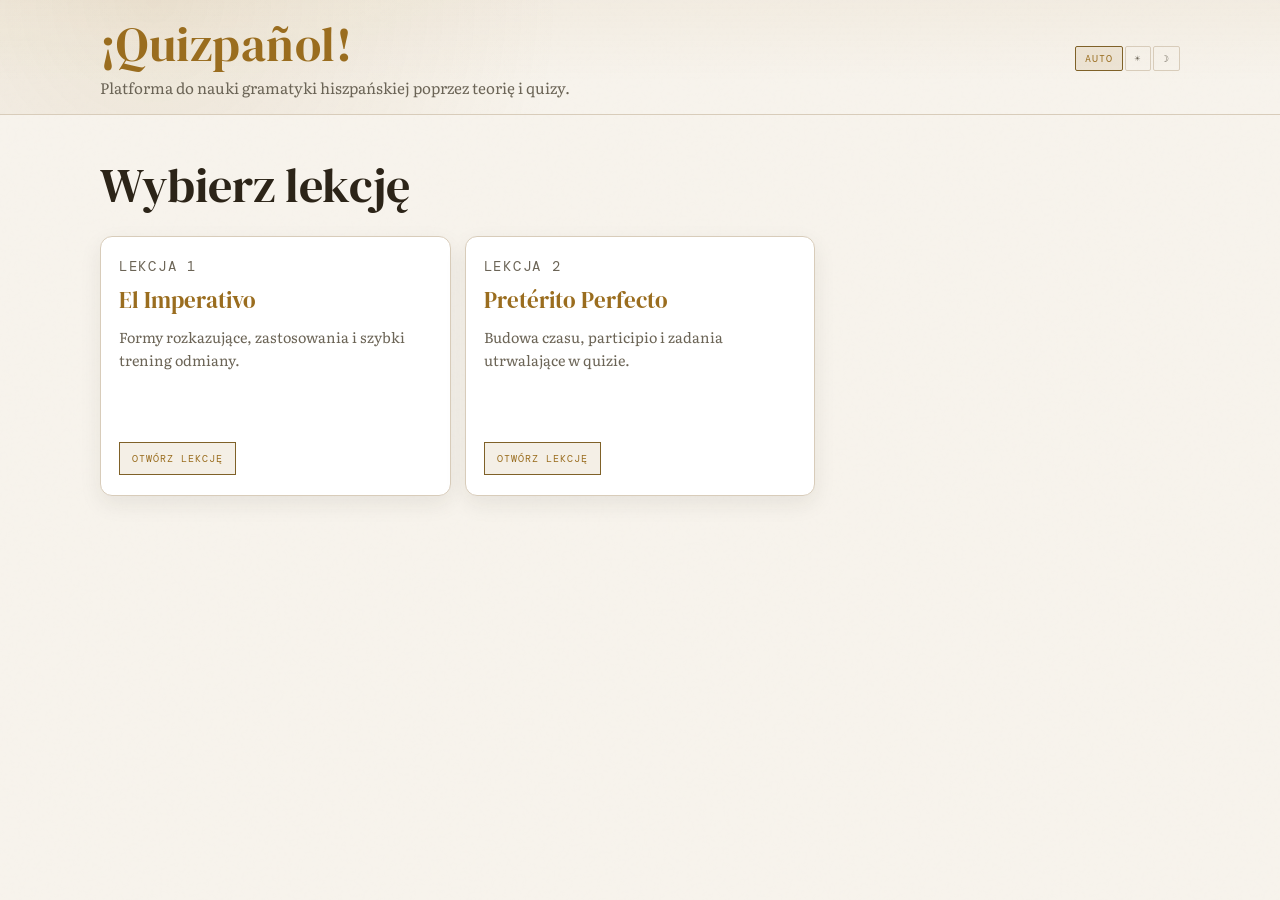
==== index.html @ 5e9c3880 "Add Auto/Light/Dark theme switcher to header on all pages Agent-Logs-Url: https://github.com/Michael" ====
<!DOCTYPE html>
<html lang="pl">
<head>
<meta charset="UTF-8">
<meta name="viewport" content="width=device-width, initial-scale=1.0">
<title>¡Quizpañol! · Strona główna</title>
<link rel="stylesheet" href="style.css">
<script>
  (function() {
    var t = localStorage.getItem('quizpanol-theme');
    if (t) document.documentElement.setAttribute('data-theme', t);
  })();
</script>
</head>
<body>

<header class="global-header">
  <div class="container header-inner">
    <div class="brand-block">
      <a class="brand-name" href="index.html">¡Quizpañol!</a>
      <p class="header-subtitle">Platforma do nauki gramatyki hiszpańskiej poprzez teorię i quizy.</p>
    </div>
    <div class="theme-switch" role="group" aria-label="Motyw">
      <button class="theme-btn" data-theme-val="auto" onclick="setTheme('auto')" title="Automatyczny (systemowy)">Auto</button>
      <button class="theme-btn" data-theme-val="light" onclick="setTheme('light')" title="Jasny">☀</button>
      <button class="theme-btn" data-theme-val="dark" onclick="setTheme('dark')" title="Ciemny">☽</button>
    </div>
  </div>
</header>

<main class="home-shell">
  <section class="page-intro">
    <h1>Wybierz lekcję</h1>
  </section>

  <section class="lesson-grid" aria-label="Dostępne lekcje">
    <article class="lesson-card">
      <p class="lesson-tag">Lekcja 1</p>
      <h2>El Imperativo</h2>
      <p>Formy rozkazujące, zastosowania i szybki trening odmiany.</p>
      <a class="lesson-link" href="imperativo.html">Otwórz lekcję</a>
    </article>

    <article class="lesson-card">
      <p class="lesson-tag">Lekcja 2</p>
      <h2>Pretérito Perfecto</h2>
      <p>Budowa czasu, participio i zadania utrwalające w quizie.</p>
      <a class="lesson-link" href="preterito-perfecto.html">Otwórz lekcję</a>
    </article>

    <!-- <article class="lesson-card lesson-card-soon" aria-disabled="true">
      <p class="lesson-tag">Wkrótce</p>
      <h2>Kolejna lekcja</h2>
      <p>To miejsce jest gotowe na nowe tematy, które dodasz później.</p>
      <span class="lesson-link lesson-link-disabled">Niedostępna</span>
    </article> -->
  </section>
</main>

<script src="theme.js"></script>
</body>
</html>
---- style.css ----
@import url('https://fonts.googleapis.com/css2?family=DM+Serif+Display:ital@0;1&family=DM+Mono:wght@400;500&family=Literata:ital,wght@0,300;0,400;1,300&display=swap');

/* 1) Global variables */
:root {
  color-scheme: light;
  --bg:                      #f7f3ec;
  --card:                    #ffffff;
  --card-dark:               #f1e9dd;
  --border:                  #d8ccba;
  --gold:                    #9a6d1f;
  --gold-dim:                #7f6128;
  --gold-bg:                 rgba(154,109,31,0.11);
  --text:                    #2c2418;
  --muted:                   #6b6456;
  --correct:                 #2f8f6a;
  --wrong:                   #b24a44;
  --input-bg:                #fcfaf6;
  --orange:                  #b86a25;
  --orange-bg:               rgba(184,106,37,0.10);
  --header-bg-accent:        rgba(154,109,31,0.10);
  --header-bg-line:          rgba(154,109,31,0.05);
  --table-head-bg:           #ebe2d4;
  --table-row-hover:         rgba(154,109,31,0.07);
  --irreg-row-hover:         rgba(184,106,37,0.17);
  --irreg-border:            rgba(184,106,37,0.35);
  --btn-primary-hover:       #ae7d29;
  --input-correct-bg:        rgba(47,143,106,0.10);
  --input-wrong-bg:          rgba(178,74,68,0.10);
  --shadow-soft:             rgba(44,36,24,0.08);
  --shadow-strong:           rgba(44,36,24,0.14);
  --noise-opacity:           0.16;
}

@media (prefers-color-scheme: dark) {
  :root:not([data-theme="light"]):not([data-theme="dark"]) {
    color-scheme: dark;
    --bg:                      #0f0e0b;
    --card:                    #1a1814;
    --card-dark:               #131109;
    --border:                  #2e2b24;
    --gold:                    #d4a843;
    --gold-dim:                #8a6e2a;
    --gold-bg:                 rgba(212,168,67,0.07);
    --text:                    #e8e0d0;
    --muted:                   #8a816f;
    --correct:                 #4caf87;
    --wrong:                   #c0504a;
    --input-bg:                #211f1a;
    --orange:                  #c8813a;
    --orange-bg:               rgba(200,129,58,0.08);
    --header-bg-accent:        rgba(212,168,67,0.10);
    --header-bg-line:          rgba(212,168,67,0.03);
    --table-head-bg:           #1f1c16;
    --table-row-hover:         rgba(212,168,67,0.04);
    --irreg-row-hover:         rgba(200,129,58,0.13);
    --irreg-border:            rgba(200,129,58,0.25);
    --btn-primary-hover:       #e0b550;
    --input-correct-bg:        rgba(76,175,135,0.06);
    --input-wrong-bg:          rgba(192,80,74,0.06);
    --shadow-soft:             rgba(32,56,96,0.08);
    --shadow-strong:           rgba(32,56,96,0.12);
    --noise-opacity:           0.4;
  }
}

:root[data-theme="dark"] {
  color-scheme: dark;
  --bg:                      #0f0e0b;
  --card:                    #1a1814;
  --card-dark:               #131109;
  --border:                  #2e2b24;
  --gold:                    #d4a843;
  --gold-dim:                #8a6e2a;
  --gold-bg:                 rgba(212,168,67,0.07);
  --text:                    #e8e0d0;
  --muted:                   #8a816f;
  --correct:                 #4caf87;
  --wrong:                   #c0504a;
  --input-bg:                #211f1a;
  --orange:                  #c8813a;
  --orange-bg:               rgba(200,129,58,0.08);
  --header-bg-accent:        rgba(212,168,67,0.10);
  --header-bg-line:          rgba(212,168,67,0.03);
  --table-head-bg:           #1f1c16;
  --table-row-hover:         rgba(212,168,67,0.04);
  --irreg-row-hover:         rgba(200,129,58,0.13);
  --irreg-border:            rgba(200,129,58,0.25);
  --btn-primary-hover:       #e0b550;
  --input-correct-bg:        rgba(76,175,135,0.06);
  --input-wrong-bg:          rgba(192,80,74,0.06);
  --shadow-soft:             rgba(32,56,96,0.08);
  --shadow-strong:           rgba(32,56,96,0.12);
  --noise-opacity:           0.4;
}

/* 2) Reset and base */
*, *::before, *::after { margin: 0; padding: 0; box-sizing: border-box; }

body {
  background: var(--bg);
  color: var(--text);
  font-family: 'Literata', serif;
  min-height: 100vh;
}

/* Subtle background texture */
body::before {
  content: '';
  position: fixed;
  inset: 0;
  background-image: url("data:image/svg+xml,%3Csvg viewBox='0 0 256 256' xmlns='http://www.w3.org/2000/svg'%3E%3Cfilter id='noise'%3E%3CfeTurbulence type='fractalNoise' baseFrequency='0.9' numOctaves='4' stitchTiles='stitch'/%3E%3C/filter%3E%3Crect width='100%25' height='100%25' filter='url(%23noise)' opacity='0.04'/%3E%3C/svg%3E");
  pointer-events: none;
  z-index: 0;
  opacity: var(--noise-opacity);
}

.container {
  width: min(1080px, 100% - 40px);
  margin: 0 auto;
}

.brand-name {
  font-family: 'DM Serif Display', serif;
  font-size: clamp(2rem, 5vw, 3rem);
  text-decoration: none;
  color: var(--gold);
  line-height: 1.1;
  letter-spacing: 0.01em;
}

.brand-meta {
  font-family: 'DM Mono', monospace;
  font-size: 0.62rem;
  letter-spacing: 0.16em;
  text-transform: uppercase;
  color: var(--gold-dim);
  white-space: nowrap;
}

.brand-block {
  display: flex;
  flex-direction: column;
  align-items: flex-start;
  gap: 6px;
}

.header-subtitle {
  color: var(--muted);
  font-size: 0.95rem;
  line-height: 1.4;
  margin: 0;
}

.global-header {
  position: relative;
  z-index: 2;
  border-bottom: 1px solid var(--border);
  background:
    radial-gradient(circle at 12% 0%, var(--header-bg-accent), transparent 36%),
    linear-gradient(180deg, var(--header-bg-line), transparent 72%);
}

.header-inner {
  display: flex;
  justify-content: space-between;
  align-items: center;
  gap: 10px;
  padding: 18px 0 16px;
}

.theme-switch {
  display: flex;
  gap: 2px;
  flex-shrink: 0;
  align-items: center;
}

.theme-btn {
  font-family: 'DM Mono', monospace;
  font-size: 0.6rem;
  letter-spacing: 0.1em;
  text-transform: uppercase;
  background: transparent;
  border: 1px solid var(--border);
  color: var(--muted);
  padding: 5px 9px;
  border-radius: 2px;
  cursor: pointer;
  transition: all 0.15s;
}

.theme-btn.active {
  border-color: var(--gold-dim);
  color: var(--gold);
  background: var(--gold-bg);
}

.theme-btn:hover:not(.active) {
  border-color: var(--muted);
  color: var(--text);
}

.page-subtitle {
  color: var(--muted);
  font-size: 1rem;
  line-height: 1.5;
  max-width: 66ch;
}

.page-intro {
  margin-bottom: 24px;
}

.page-intro h1,
.lesson-hero h1 {
  font-family: 'DM Serif Display', serif;
  font-size: clamp(2rem, 5vw, 3rem);
  color: var(--text);
  font-weight: 400;
  line-height: 1.1;
  margin-top: 10px;
}

.lesson-main {
  width: min(1080px, 100% - 40px);
  margin: 0 auto;
  padding-top: 22px;
}

.lesson-hero {
  padding: 26px 0 18px;
}

.breadcrumb {
  display: flex;
  align-items: center;
  gap: 12px;
  font-family: 'DM Serif Display', serif;
  font-size: clamp(2rem, 5vw, 3rem);
  line-height: 1.1;
  letter-spacing: 0;
  color: var(--muted);
  width: auto;
  margin-top: 10px;
  margin-left: 2px;
}

.crumb-slash {
  display: inline-block;
  font-style: italic;
  transform: skew(-10deg);
}

.breadcrumb a {
  color: var(--gold);
  text-decoration: none;
  transition: color 0.2s, text-decoration-color 0.2s;
}

.breadcrumb a:hover {
  color: var(--text);
  text-decoration: underline;
}

.breadcrumb [aria-current="page"] {
  color: var(--text);
}

/* 3) Page layout: tabs, sections */

.tabs {
  position: relative;
  z-index: 1;
  display: flex;
  width: 100%;
  border: 1px solid var(--border);
  border-radius: 10px;
  overflow: hidden;
  margin-bottom: 24px;
  background: var(--card);
  box-shadow: 0 4px 16px var(--shadow-soft);
}

.tab {
  flex: 1;
  padding: 14px 16px;
  font-family: 'DM Mono', monospace;
  font-size: 0.68rem;
  letter-spacing: 0.12em;
  text-transform: uppercase;
  color: var(--muted);
  background: none;
  border: none;
  border-bottom: 2px solid transparent;
  cursor: pointer;
  transition: color 0.2s, border-color 0.2s, background 0.2s;
}

.tab:hover { color: var(--text); }

.tab.active {
  color: var(--gold);
  border-bottom-color: var(--gold);
  background: var(--gold-bg);
}

.section { display: none; position: relative; z-index: 1; }
.section.active { display: block; }

/* 4) Theory section */
.teoria-wrap {
  max-width: 920px;
  margin: 0 auto;
  padding: 0 0 64px;
}

.t-label {
  font-family: 'DM Mono', monospace;
  font-size: 0.62rem;
  letter-spacing: 0.2em;
  text-transform: uppercase;
  color: var(--gold-dim);
  margin-bottom: 8px;
}

h2 {
  font-family: 'DM Serif Display', serif;
  font-size: 1.5rem;
  color: var(--gold);
  font-weight: 400;
  margin-bottom: 20px;
}

.main-table {
  width: 100%;
  border-collapse: collapse;
  background: var(--card);
  border: 1px solid var(--border);
  margin-bottom: 20px;
  font-size: 0.95rem;
}

.main-table thead tr { background: var(--table-head-bg); }

.main-table thead th {
  font-family: 'DM Mono', monospace;
  font-size: 0.65rem;
  letter-spacing: 0.14em;
  text-transform: uppercase;
  color: var(--gold);
  padding: 12px 16px;
  text-align: center;
  border-bottom: 1px solid var(--border);
}

.main-table thead th:first-child { text-align: left; }

.main-table tbody tr {
  border-bottom: 1px solid var(--border);
  transition: background 0.15s;
}

.main-table tbody tr:last-child { border-bottom: none; }
.main-table tbody tr:hover       { background: var(--table-row-hover); }
.main-table tbody tr.irreg       { background: var(--orange-bg); }
.main-table tbody tr.irreg:hover { background: var(--irreg-row-hover); }

.main-table tbody tr.section-row td {
  font-family: 'DM Mono', monospace;
  font-size: 0.6rem;
  letter-spacing: 0.18em;
  text-transform: uppercase;
  color: var(--gold-dim);
  padding: 7px 16px;
  background: var(--card-dark);
  border-top: 1px solid var(--border);
}

.main-table td               { padding: 9px 16px; vertical-align: middle; }
.main-table td:first-child   { font-style: italic; color: var(--muted); font-size: 0.9rem; }
.main-table td:not(:first-child) {
  text-align: center;
  font-family: 'DM Serif Display', serif;
  font-size: 1.05rem;
  color: var(--gold);
}

.badge {
  display: inline-block;
  font-family: 'DM Mono', monospace;
  font-size: 0.55rem;
  background: var(--orange);
  color: var(--bg);
  border-radius: 2px;
  padding: 1px 5px;
  letter-spacing: 0.06em;
  text-transform: uppercase;
  vertical-align: middle;
  margin-left: 4px;
  font-style: normal;
}

.note {
  background: var(--card);
  border: 1px solid var(--border);
  border-left: 3px solid var(--gold-dim);
  padding: 13px 18px;
  font-size: 0.87rem;
  color: var(--muted);
  margin-bottom: 28px;
  line-height: 1.7;
}

.note strong { color: var(--text); }
.note em     { color: var(--gold); font-style: italic; }

.info-box {
  background: var(--card);
  border: 1px solid var(--border);
  border-left: 3px solid var(--gold);
  padding: 16px 20px;
  margin-bottom: 20px;
  font-size: 0.9rem;
  color: var(--muted);
  line-height: 1.8;
}

.info-box strong {
  font-family: 'DM Mono', monospace;
  font-size: 0.72rem;
  letter-spacing: 0.06em;
  text-transform: uppercase;
  color: var(--gold);
  display: block;
  margin-bottom: 8px;
}

.info-box em {
  font-family: 'DM Serif Display', serif;
  font-size: 1rem;
  color: var(--text);
  font-style: italic;
}

.func-list {
  background: var(--card);
  border: 1px solid var(--border);
  overflow: hidden;
  margin-bottom: 28px;
}

.func-item {
  display: flex;
  align-items: baseline;
  gap: 14px;
  padding: 11px 18px;
  border-bottom: 1px solid var(--border);
  font-size: 0.9rem;
}

.func-item:last-child { border-bottom: none; }

.func-num {
  font-family: 'DM Mono', monospace;
  font-size: 0.65rem;
  color: var(--gold-dim);
  min-width: 16px;
}

.func-name {
  font-family: 'DM Mono', monospace;
  font-size: 0.7rem;
  color: var(--gold);
  letter-spacing: 0.06em;
  min-width: 150px;
}

.func-ex {
  font-style: italic;
  color: var(--muted);
  font-size: 0.87rem;
}

.conj-grid {
  display: grid;
  grid-template-columns: 1fr 1fr 1fr 1fr;
  border: 1px solid var(--border);
  overflow: hidden;
  margin-bottom: 20px;
  font-size: 0.9rem;
}

.conj-head {
  background: var(--table-head-bg);
  font-family: 'DM Mono', monospace;
  font-size: 0.62rem;
  letter-spacing: 0.12em;
  text-transform: uppercase;
  color: var(--gold);
  padding: 10px 12px;
  text-align: center;
  border-bottom: 1px solid var(--border);
  border-right: 1px solid var(--border);
}

.conj-head:last-child { border-right: none; }

.conj-cell {
  padding: 9px 12px;
  border-top: 1px solid var(--border);
  border-right: 1px solid var(--border);
  text-align: center;
  background: var(--card);
}

.conj-cell:nth-child(4n) { border-right: none; }

.conj-cell .pronoun {
  font-style: italic;
  font-size: 0.9rem;
  color: var(--muted);
  display: block;
  margin-bottom: 0;
}

.conj-cell .haber {
  font-family: 'DM Mono', monospace;
  color: var(--gold);
  font-size: 0.9rem;
}

.conj-cell .participle {
  font-family: 'DM Serif Display', serif;
  font-size: 1rem;
  color: var(--text);
  font-style: italic;
}

.part-grid {
  display: grid;
  grid-template-columns: repeat(3, 1fr);
  gap: 12px;
  margin-bottom: 20px;
}

.part-card {
  background: var(--card);
  border: 1px solid var(--border);
  padding: 14px 16px;
  text-align: center;
}

.part-card .ending {
  font-family: 'DM Mono', monospace;
  font-size: 0.68rem;
  color: var(--muted);
  letter-spacing: 0.1em;
  text-transform: uppercase;
  margin-bottom: 6px;
}

.part-card .rule-arrow {
  font-family: 'DM Serif Display', serif;
  font-size: 1.1rem;
  color: var(--gold);
}

.part-card .example {
  font-size: 0.82rem;
  color: var(--muted);
  margin-top: 6px;
  font-style: italic;
  line-height: 1.6;
}

.irreg-grid {
  display: grid;
  grid-template-columns: repeat(4, 1fr);
  gap: 8px;
  margin-bottom: 28px;
}

.irreg-item {
  background: var(--orange-bg);
  border: 1px solid var(--irreg-border);
  padding: 10px 12px;
  text-align: center;
}

.irreg-inf {
  font-family: 'DM Mono', monospace;
  font-size: 0.72rem;
  color: var(--orange);
  margin-bottom: 4px;
}

.irreg-part {
  font-family: 'DM Serif Display', serif;
  font-size: 1.1rem;
  color: var(--text);
}

/* 5) Quiz section */
.quiz-wrap {
  max-width: 680px;
  margin: 0 auto;
  padding: 0 0 64px;
}

.mode-row {
  display: flex;
  gap: 8px;
  margin-bottom: 24px;
  flex-wrap: wrap;
}

.mode-btn {
  font-family: 'DM Mono', monospace;
  font-size: 0.65rem;
  letter-spacing: 0.1em;
  text-transform: uppercase;
  background: transparent;
  border: 1px solid var(--border);
  color: var(--muted);
  padding: 6px 12px;
  border-radius: 2px;
  cursor: pointer;
  transition: all 0.15s;
}

.mode-btn.active {
  border-color: var(--gold-dim);
  color: var(--gold);
  background: var(--gold-bg);
}

.mode-btn:hover:not(.active) { border-color: var(--muted); color: var(--text); }

.progress-row {
  display: flex;
  align-items: center;
  gap: 12px;
  margin-bottom: 28px;
}

.progress-bar {
  flex: 1;
  height: 3px;
  background: var(--border);
  border-radius: 2px;
  overflow: hidden;
}

.progress-fill {
  height: 100%;
  background: var(--gold);
  border-radius: 2px;
  transition: width 0.4s ease;
}

.progress-text {
  font-family: 'DM Mono', monospace;
  font-size: 0.72rem;
  color: var(--muted);
  white-space: nowrap;
}

.card {
  background: var(--card);
  border: 1px solid var(--border);
  border-radius: 12px;
  padding: 36px 32px 32px;
  animation: fadeSlide 0.3s ease;
  box-shadow: 0 8px 24px var(--shadow-soft);
}

@keyframes fadeSlide {
  from { opacity: 0; transform: translateY(12px); }
  to   { opacity: 1; transform: translateY(0); }
}

.card-number {
  font-family: 'DM Mono', monospace;
  font-size: 0.65rem;
  color: var(--gold-dim);
  letter-spacing: 0.15em;
  text-transform: uppercase;
  margin-bottom: 20px;
}

.prompt {
  font-size: 1.3rem;
  font-weight: 300;
  color: var(--text);
  margin-bottom: 8px;
  line-height: 1.5;
}

.prompt strong {
  font-family: 'DM Serif Display', serif;
  color: var(--gold);
  font-weight: 400;
  font-size: 1.5rem;
}

.hint {
  font-size: 0.8rem;
  color: var(--muted);
  font-style: italic;
  margin-bottom: 28px;
}

.input-row {
  display: flex;
  gap: 10px;
  align-items: center;
}

.excl {
  font-family: 'DM Serif Display', serif;
  font-size: 1.5rem;
  color: var(--gold-dim);
  line-height: 1;
}

input[type="text"] {
  flex: 1;
  background: var(--input-bg);
  border: 1px solid var(--border);
  border-radius: 3px;
  color: var(--text);
  font-family: 'DM Serif Display', serif;
  font-size: 1.3rem;
  padding: 10px 14px;
  outline: none;
  transition: border-color 0.2s;
  caret-color: var(--gold);
}

input[type="text"]:focus              { border-color: var(--gold-dim); }
input[type="text"].correct            { border-color: var(--correct); color: var(--correct); background: var(--input-correct-bg); }
input[type="text"].wrong              { border-color: var(--wrong);   color: var(--wrong);   background: var(--input-wrong-bg); animation: shake 0.3s ease; }

@keyframes shake {
  0%,100% { transform: translateX(0); }
  25%     { transform: translateX(-6px); }
  75%     { transform: translateX(6px); }
}

.feedback {
  margin-top: 14px;
  font-size: 0.9rem;
  min-height: 1.4em;
  font-style: italic;
}

.feedback.correct { color: var(--correct); }
.feedback.wrong   { color: var(--wrong); }

.btn-row {
  display: flex;
  gap: 10px;
  margin-top: 28px;
}

button {
  font-family: 'DM Mono', monospace;
  font-size: 0.75rem;
  letter-spacing: 0.1em;
  text-transform: uppercase;
  border: none;
  border-radius: 3px;
  padding: 11px 20px;
  cursor: pointer;
  transition: all 0.15s;
}

.btn-check  { background: var(--gold); color: var(--bg); flex: 1; }
.btn-check:hover  { background: var(--btn-primary-hover); }
.btn-skip   { background: transparent; border: 1px solid var(--border); color: var(--muted); }
.btn-skip:hover   { border-color: var(--muted); color: var(--text); }
.btn-next   { background: var(--gold); color: var(--bg); flex: 1; }
.btn-next:hover   { background: var(--btn-primary-hover); }
.btn-restart { background: var(--gold); color: var(--bg); padding: 12px 32px; font-size: 0.78rem; }
.btn-restart:hover { background: var(--btn-primary-hover); }

.score-screen {
  text-align: center;
  padding: 48px 24px;
  background: var(--card);
  border: 1px solid var(--border);
  border-radius: 12px;
  animation: fadeSlide 0.4s ease;
  box-shadow: 0 8px 24px var(--shadow-soft);
}

.score-big {
  font-family: 'DM Serif Display', serif;
  font-size: 5rem;
  color: var(--gold);
  line-height: 1;
  margin-bottom: 8px;
}

.score-label {
  font-family: 'DM Mono', monospace;
  font-size: 0.72rem;
  letter-spacing: 0.2em;
  text-transform: uppercase;
  color: var(--muted);
  margin-bottom: 28px;
}

.score-msg {
  font-size: 1.05rem;
  color: var(--text);
  font-style: italic;
  margin-bottom: 32px;
}

.stats { display: flex; gap: 24px; justify-content: center; margin-bottom: 28px; }
.stat  { text-align: center; }

.stat-val {
  font-family: 'DM Serif Display', serif;
  font-size: 2rem;
  color: var(--text);
  line-height: 1;
}

.stat-val.good { color: var(--correct); }
.stat-val.bad  { color: var(--wrong); }

.stat-lbl {
  font-family: 'DM Mono', monospace;
  font-size: 0.62rem;
  color: var(--muted);
  letter-spacing: 0.12em;
  text-transform: uppercase;
  margin-top: 4px;
}

/* 6) Utility helpers */
.mt-lg { margin-top: 32px; }
.mb-sm { margin-bottom: 12px; }

/* 7) Homepage */
.home-shell {
  position: relative;
  z-index: 1;
  width: min(1080px, 100% - 40px);
  margin: 0 auto;
  padding: 34px 0 70px;
}

.lesson-grid {
  display: grid;
  grid-template-columns: repeat(3, minmax(0, 1fr));
  gap: 14px;
}

.lesson-card {
  border: 1px solid var(--border);
  background: var(--card);
  padding: 18px 18px 20px;
  display: flex;
  flex-direction: column;
  min-height: 260px;
  border-radius: 12px;
  box-shadow: 0 8px 22px var(--shadow-soft);
  transition: border-color 0.2s ease, transform 0.2s ease, background 0.2s ease, box-shadow 0.2s ease;
}

.lesson-card:hover {
  border-color: var(--gold-dim);
  transform: translateY(-3px);
  background: linear-gradient(180deg, var(--gold-bg), transparent 36%), var(--card);
  box-shadow: 0 14px 28px var(--shadow-strong);
}

.lesson-tag {
  font-family: 'DM Mono', monospace;
  text-transform: uppercase;
  letter-spacing: 0.12em;
  color: var(--gold-dim);
  font-size: 0.62rem;
  margin-bottom: 9px;
}

.lesson-card h2 {
  margin-bottom: 10px;
  font-size: 1.45rem;
  line-height: 1.2;
}

.lesson-card p {
  color: var(--muted);
  font-size: 0.9rem;
  line-height: 1.6;
}

.lesson-link {
  margin-top: auto;
  align-self: flex-start;
  font-family: 'DM Mono', monospace;
  text-transform: uppercase;
  letter-spacing: 0.1em;
  font-size: 0.64rem;
  text-decoration: none;
  border: 1px solid var(--gold-dim);
  color: var(--gold);
  background: var(--gold-bg);
  padding: 9px 12px;
  transition: background 0.2s ease, color 0.2s ease;
}

.lesson-link:hover {
  background: var(--gold);
  color: var(--bg);
}

.lesson-card-soon {
  border-style: dashed;
}

.lesson-link-disabled {
  border-color: var(--border);
  color: var(--muted);
  background: transparent;
  cursor: not-allowed;
}

@media (max-width: 980px) {
  .lesson-grid {
    grid-template-columns: repeat(2, minmax(0, 1fr));
  }
}

@media (max-width: 680px) {
  .container,
  .home-shell,
  .lesson-main {
    width: min(1080px, 100% - 26px);
  }

  .header-inner {
    padding-top: 14px;
    padding-bottom: 10px;
    flex-wrap: wrap;
    gap: 8px;
  }

  .breadcrumb {
    margin-top: 0;
    margin-left: 0;
  }

  .page-subtitle,
  .brand-meta {
    white-space: normal;
  }

  .header-subtitle {
    display: none;
  }

  .theme-switch {
    margin-left: auto;
  }

  .home-shell { padding-top: 24px; }

  .lesson-grid {
    grid-template-columns: 1fr;
  }

  .lesson-card {
    min-height: 0;
  }
}
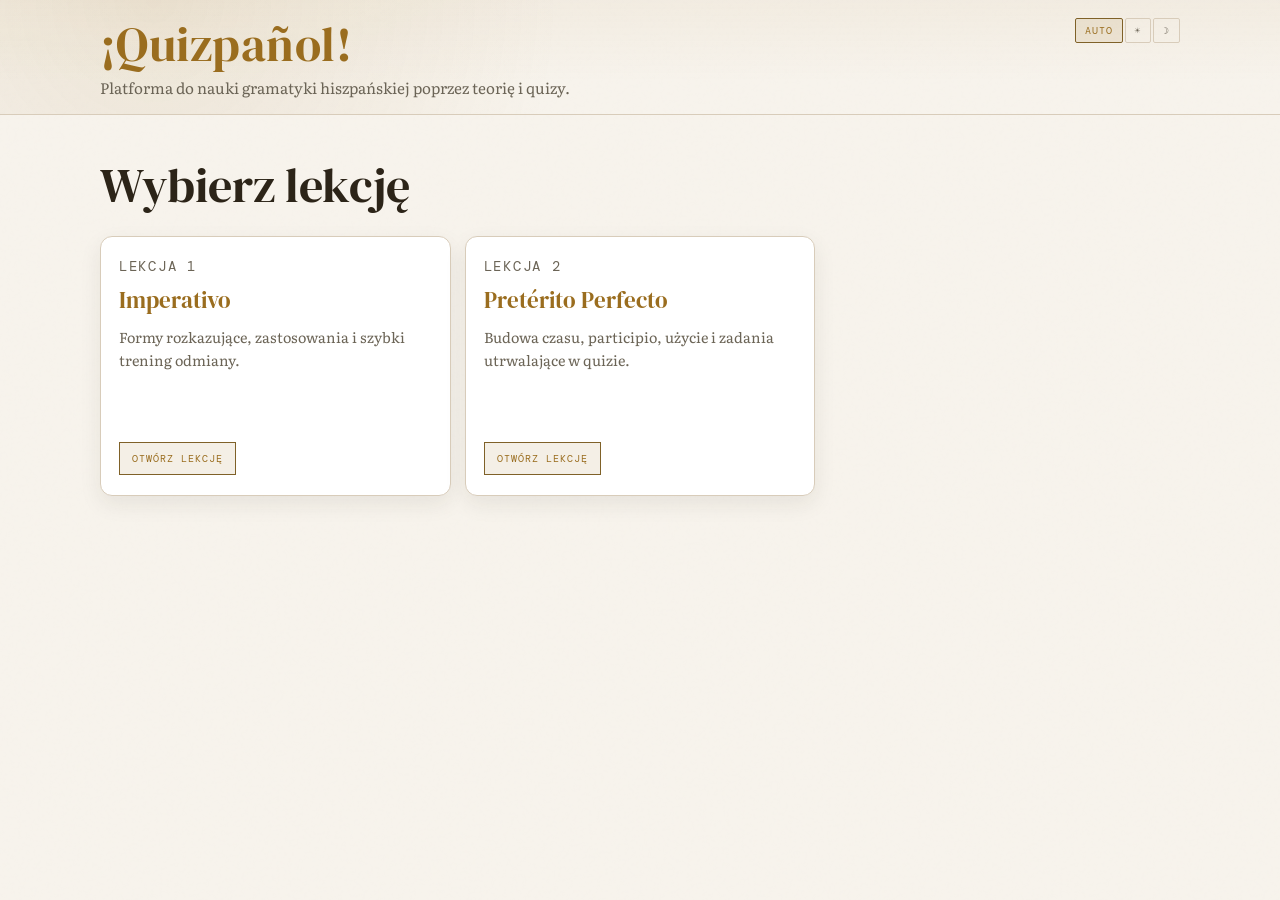
==== commit d95eb1dc: "feat(quiz): enhance Pretérito Perfecto logic and refine UI - Add reflexive verb support in Pretérito" ====
--- a/index.html
+++ b/index.html
@@ -36,7 +36,7 @@
   <section class="lesson-grid" aria-label="Dostępne lekcje">
     <article class="lesson-card">
       <p class="lesson-tag">Lekcja 1</p>
-      <h2>El Imperativo</h2>
+      <h2>Imperativo</h2>
       <p>Formy rozkazujące, zastosowania i szybki trening odmiany.</p>
       <a class="lesson-link" href="imperativo.html">Otwórz lekcję</a>
     </article>
@@ -44,7 +44,7 @@
     <article class="lesson-card">
       <p class="lesson-tag">Lekcja 2</p>
       <h2>Pretérito Perfecto</h2>
-      <p>Budowa czasu, participio i zadania utrwalające w quizie.</p>
+      <p>Budowa czasu, participio, użycie i zadania utrwalające w quizie.</p>
       <a class="lesson-link" href="preterito-perfecto.html">Otwórz lekcję</a>
     </article>
 
--- a/style.css
+++ b/style.css
@@ -162,8 +162,8 @@
 
 .header-inner {
   display: flex;
-  justify-content: space-between;
-  align-items: center;
+  justify-content: flex-start;
+  align-items: flex-start;
   gap: 10px;
   padding: 18px 0 16px;
 }
@@ -173,6 +173,7 @@
   gap: 2px;
   flex-shrink: 0;
   align-items: center;
+  margin-left: auto;
 }
 
 .theme-btn {
@@ -234,7 +235,7 @@
 .breadcrumb {
   display: flex;
   align-items: center;
-  gap: 12px;
+  gap: 0;
   font-family: 'DM Serif Display', serif;
   font-size: clamp(2rem, 5vw, 3rem);
   line-height: 1.1;
@@ -248,7 +249,9 @@
 .crumb-slash {
   display: inline-block;
   font-style: italic;
-  transform: skew(-10deg);
+  line-height: 0.9;
+  margin-right: 0.16em;
+  transform: translateY(-0.04em) skew(-10deg);
 }
 
 .breadcrumb a {
@@ -614,6 +617,38 @@
   flex-wrap: wrap;
 }
 
+.filter-rows {
+  display: flex;
+  flex-direction: column;
+  gap: 8px;
+  margin-bottom: 24px;
+}
+
+.filter-rows .mode-row {
+  margin-bottom: 0;
+}
+
+.filter-row-label {
+  font-family: 'DM Mono', monospace;
+  font-size: 0.58rem;
+  letter-spacing: 0.16em;
+  text-transform: uppercase;
+  color: var(--gold-dim);
+  margin-bottom: 4px;
+}
+
+.empty-filters {
+  text-align: center;
+  padding: 48px 32px;
+  background: var(--card);
+  border: 1px solid var(--border);
+  border-radius: 12px;
+  box-shadow: 0 8px 24px var(--shadow-soft);
+  font-size: 1rem;
+  color: var(--muted);
+  font-style: italic;
+}
+
 .mode-btn {
   font-family: 'DM Mono', monospace;
   font-size: 0.65rem;
@@ -740,6 +775,7 @@
 input[type="text"]:focus              { border-color: var(--gold-dim); }
 input[type="text"].correct            { border-color: var(--correct); color: var(--correct); background: var(--input-correct-bg); }
 input[type="text"].wrong              { border-color: var(--wrong);   color: var(--wrong);   background: var(--input-wrong-bg); animation: shake 0.3s ease; }
+input[type="text"].accent-missing     { border-color: var(--gold);    color: var(--gold);    background: var(--gold-bg); }
 
 @keyframes shake {
   0%,100% { transform: translateX(0); }
@@ -754,8 +790,9 @@
   font-style: italic;
 }
 
-.feedback.correct { color: var(--correct); }
-.feedback.wrong   { color: var(--wrong); }
+.feedback.correct        { color: var(--correct); }
+.feedback.wrong          { color: var(--wrong); }
+.feedback.accent-missing { color: var(--gold); }
 
 .btn-row {
   display: flex;
@@ -828,8 +865,9 @@
   line-height: 1;
 }
 
-.stat-val.good { color: var(--correct); }
-.stat-val.bad  { color: var(--wrong); }
+.stat-val.good   { color: var(--correct); }
+.stat-val.bad    { color: var(--wrong); }
+.stat-val.accent { color: var(--gold); }
 
 .stat-lbl {
   font-family: 'DM Mono', monospace;
@@ -839,6 +877,54 @@
   text-transform: uppercase;
   margin-top: 4px;
 }
+
+.mistakes-list {
+  text-align: left;
+  margin-top: 32px;
+  border-top: 1px solid var(--border);
+  padding-top: 24px;
+}
+
+.mistakes-title {
+  font-family: 'DM Mono', monospace;
+  font-size: 0.72rem;
+  letter-spacing: 0.15em;
+  text-transform: uppercase;
+  color: var(--gold-dim);
+  margin-bottom: 16px;
+}
+
+.mistake-item {
+  background: var(--card-dark);
+  border: 1px solid var(--border);
+  border-radius: 6px;
+  padding: 12px 16px;
+  margin-bottom: 10px;
+  font-size: 0.9rem;
+}
+
+.mistake-prompt {
+  color: var(--muted);
+  font-size: 0.85rem;
+  margin-bottom: 6px;
+  font-style: italic;
+}
+
+.mistake-details {
+  display: flex;
+  gap: 12px;
+  flex-wrap: wrap;
+  align-items: baseline;
+}
+
+.mistake-val {
+  font-family: 'DM Serif Display', serif;
+  font-size: 1.1rem;
+}
+
+.mistake-val.user { color: var(--wrong); text-decoration: line-through; opacity: 0.8; }
+.mistake-val.correct { color: var(--correct); }
+.mistake-val.accent { color: var(--gold); }
 
 /* 6) Utility helpers */
 .mt-lg { margin-top: 32px; }
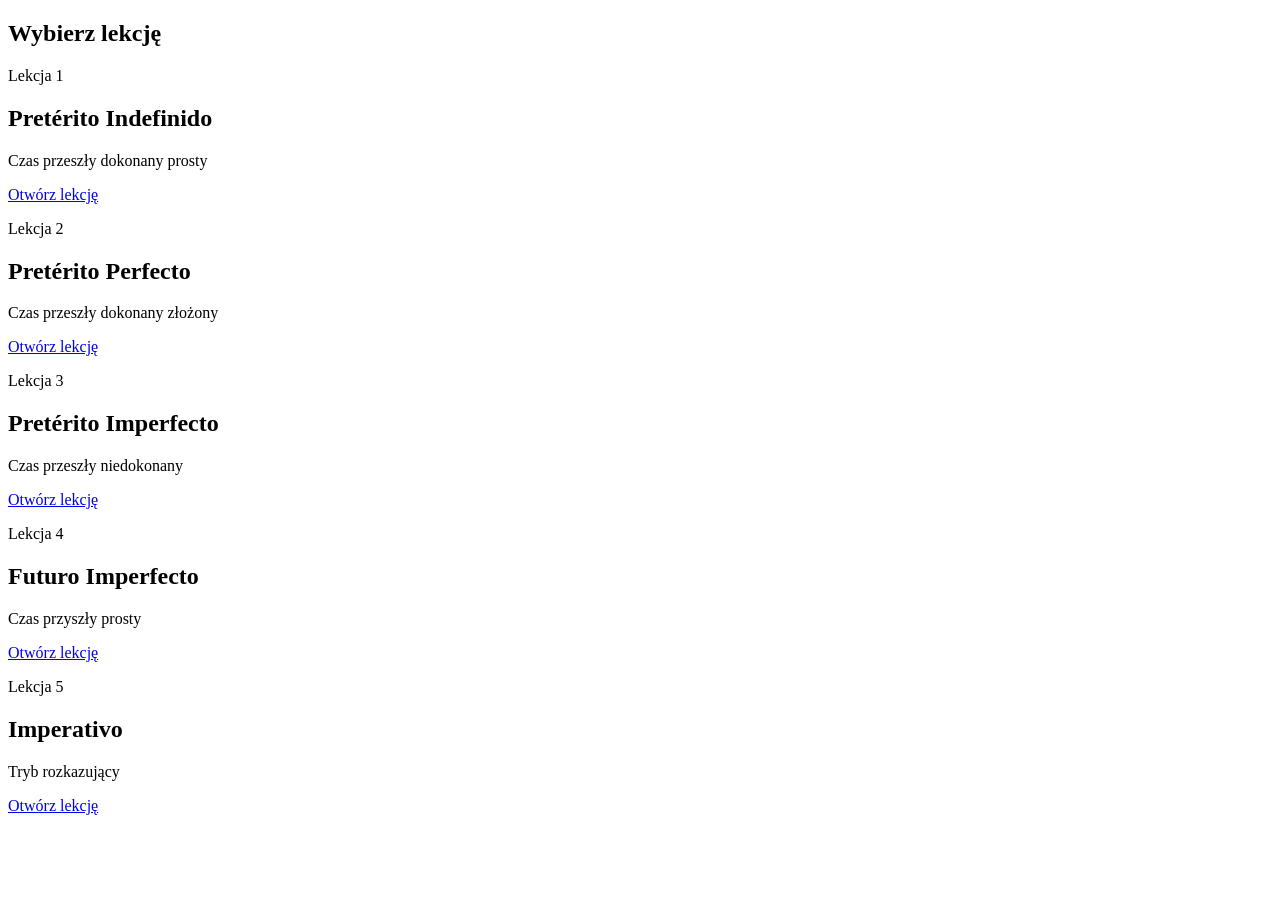
==== commit 201250f2: "refactor: update lesson order and improve descriptions" ====
--- a/index.html
+++ b/index.html
@@ -4,29 +4,13 @@
 <meta charset="UTF-8">
 <meta name="viewport" content="width=device-width, initial-scale=1.0">
 <title>¡Quizpañol! · Strona główna</title>
-<link rel="stylesheet" href="style.css">
-<script>
-  (function() {
-    var t = localStorage.getItem('quizpanol-theme');
-    if (t) document.documentElement.setAttribute('data-theme', t);
-  })();
-</script>
+<link rel="stylesheet" href="shared/styles/main.css">
+<script src="shared/theme-init.js"></script>
 </head>
 <body>
 
-<header class="global-header">
-  <div class="container header-inner">
-    <div class="brand-block">
-      <a class="brand-name" href="index.html">¡Quizpañol!</a>
-      <p class="header-subtitle">Platforma do nauki gramatyki hiszpańskiej poprzez teorię i quizy.</p>
-    </div>
-    <div class="theme-switch" role="group" aria-label="Motyw">
-      <button class="theme-btn" data-theme-val="auto" onclick="setTheme('auto')" title="Automatyczny (systemowy)">Auto</button>
-      <button class="theme-btn" data-theme-val="light" onclick="setTheme('light')" title="Jasny">☀</button>
-      <button class="theme-btn" data-theme-val="dark" onclick="setTheme('dark')" title="Ciemny">☽</button>
-    </div>
-  </div>
-</header>
+<header class="global-header"></header>
+<script src="shared/header.js"></script>
 
 <main class="home-shell">
   <section class="page-intro">
@@ -36,17 +20,39 @@
   <section class="lesson-grid" aria-label="Dostępne lekcje">
     <article class="lesson-card">
       <p class="lesson-tag">Lekcja 1</p>
-      <h2>Imperativo</h2>
-      <p>Formy rozkazujące, zastosowania i szybki trening odmiany.</p>
-      <a class="lesson-link" href="imperativo.html">Otwórz lekcję</a>
+      <h2>Pretérito Indefinido</h2>
+      <p>Czas przeszły dokonany prosty</p>
+      <a class="lesson-link" href="lessons/3-preterito-indefinido.html">Otwórz lekcję</a>
     </article>
 
     <article class="lesson-card">
       <p class="lesson-tag">Lekcja 2</p>
       <h2>Pretérito Perfecto</h2>
-      <p>Budowa czasu, participio, użycie i zadania utrwalające w quizie.</p>
-      <a class="lesson-link" href="preterito-perfecto.html">Otwórz lekcję</a>
+      <p>Czas przeszły dokonany złożony</p>
+      <a class="lesson-link" href="lessons/2-preterito-perfecto.html">Otwórz lekcję</a>
     </article>
+
+    <article class="lesson-card">
+      <p class="lesson-tag">Lekcja 3</p>
+      <h2>Pretérito Imperfecto</h2>
+      <p>Czas przeszły niedokonany</p>
+      <a class="lesson-link" href="lessons/4-preterito-imperfecto.html">Otwórz lekcję</a>
+    </article>
+
+    <article class="lesson-card">
+      <p class="lesson-tag">Lekcja 4</p>
+      <h2>Futuro Imperfecto</h2>
+      <p>Czas przyszły prosty</p>
+      <a class="lesson-link" href="lessons/5-futuro-imperfecto.html">Otwórz lekcję</a>
+    </article>
+
+    <article class="lesson-card">
+      <p class="lesson-tag">Lekcja 5</p>
+      <h2>Imperativo</h2>
+      <p>Tryb rozkazujący</p>
+      <a class="lesson-link" href="lessons/1-imperativo.html">Otwórz lekcję</a>
+    </article>
+  </section>
 
     <!-- <article class="lesson-card lesson-card-soon" aria-disabled="true">
       <p class="lesson-tag">Wkrótce</p>
@@ -57,6 +63,5 @@
   </section>
 </main>
 
-<script src="theme.js"></script>
 </body>
 </html>
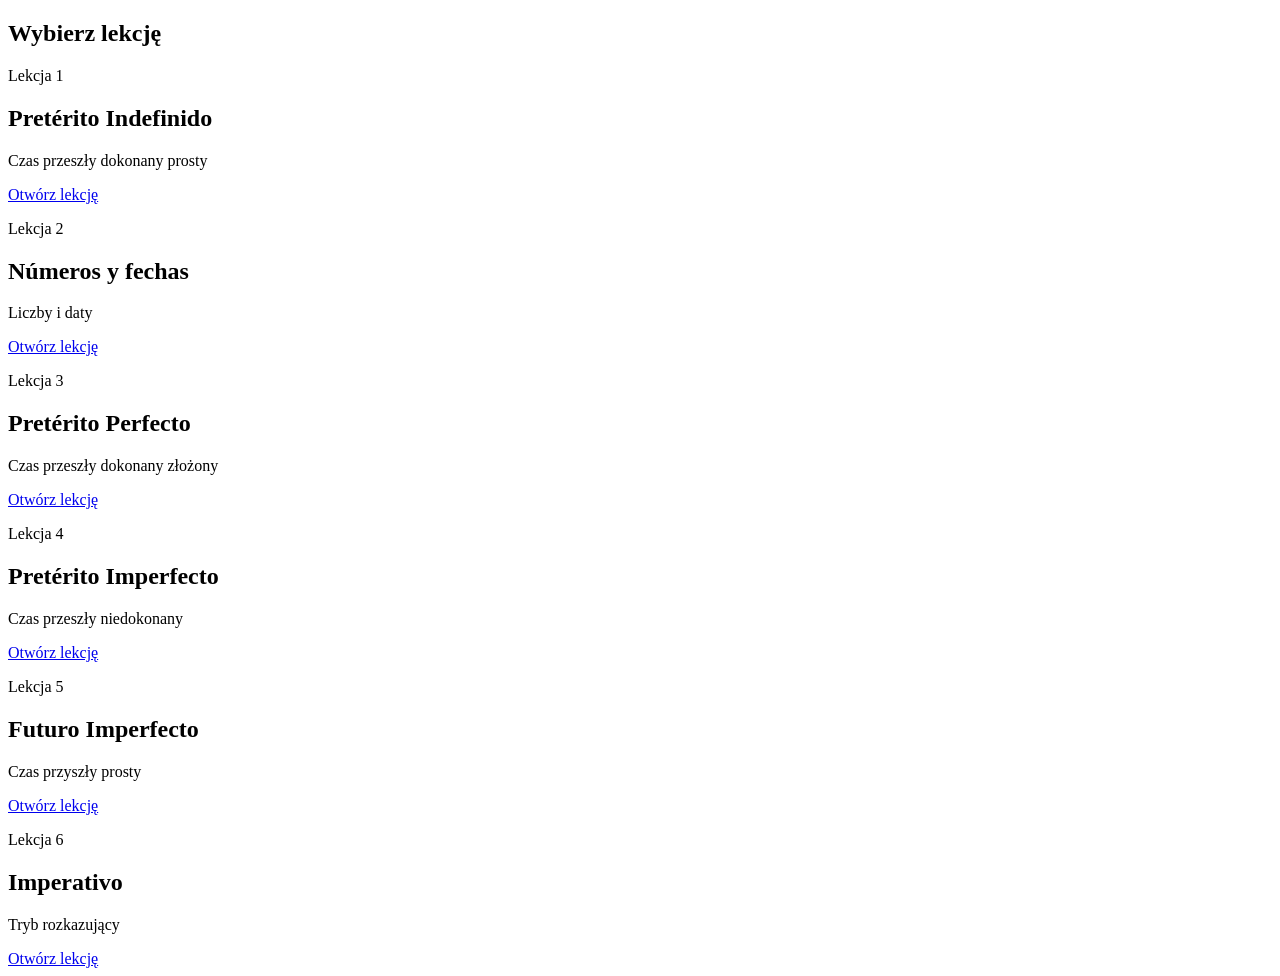
==== commit 75969f63: "feat: add Numeros lesson" ====
--- a/index.html
+++ b/index.html
@@ -27,27 +27,34 @@
 
     <article class="lesson-card">
       <p class="lesson-tag">Lekcja 2</p>
+      <h2>Números y fechas</h2>
+      <p>Liczby i daty</p>
+      <a class="lesson-link" href="lessons/numeros.html">Otwórz lekcję</a>
+    </article>
+
+    <article class="lesson-card">
+      <p class="lesson-tag">Lekcja 3</p>
       <h2>Pretérito Perfecto</h2>
       <p>Czas przeszły dokonany złożony</p>
       <a class="lesson-link" href="lessons/2-preterito-perfecto.html">Otwórz lekcję</a>
     </article>
 
     <article class="lesson-card">
-      <p class="lesson-tag">Lekcja 3</p>
+      <p class="lesson-tag">Lekcja 4</p>
       <h2>Pretérito Imperfecto</h2>
       <p>Czas przeszły niedokonany</p>
       <a class="lesson-link" href="lessons/4-preterito-imperfecto.html">Otwórz lekcję</a>
     </article>
 
     <article class="lesson-card">
-      <p class="lesson-tag">Lekcja 4</p>
+      <p class="lesson-tag">Lekcja 5</p>
       <h2>Futuro Imperfecto</h2>
       <p>Czas przyszły prosty</p>
       <a class="lesson-link" href="lessons/5-futuro-imperfecto.html">Otwórz lekcję</a>
     </article>
 
     <article class="lesson-card">
-      <p class="lesson-tag">Lekcja 5</p>
+      <p class="lesson-tag">Lekcja 6</p>
       <h2>Imperativo</h2>
       <p>Tryb rozkazujący</p>
       <a class="lesson-link" href="lessons/1-imperativo.html">Otwórz lekcję</a>
@@ -64,4 +71,4 @@
 </main>
 
 </body>
-</html>+</html>
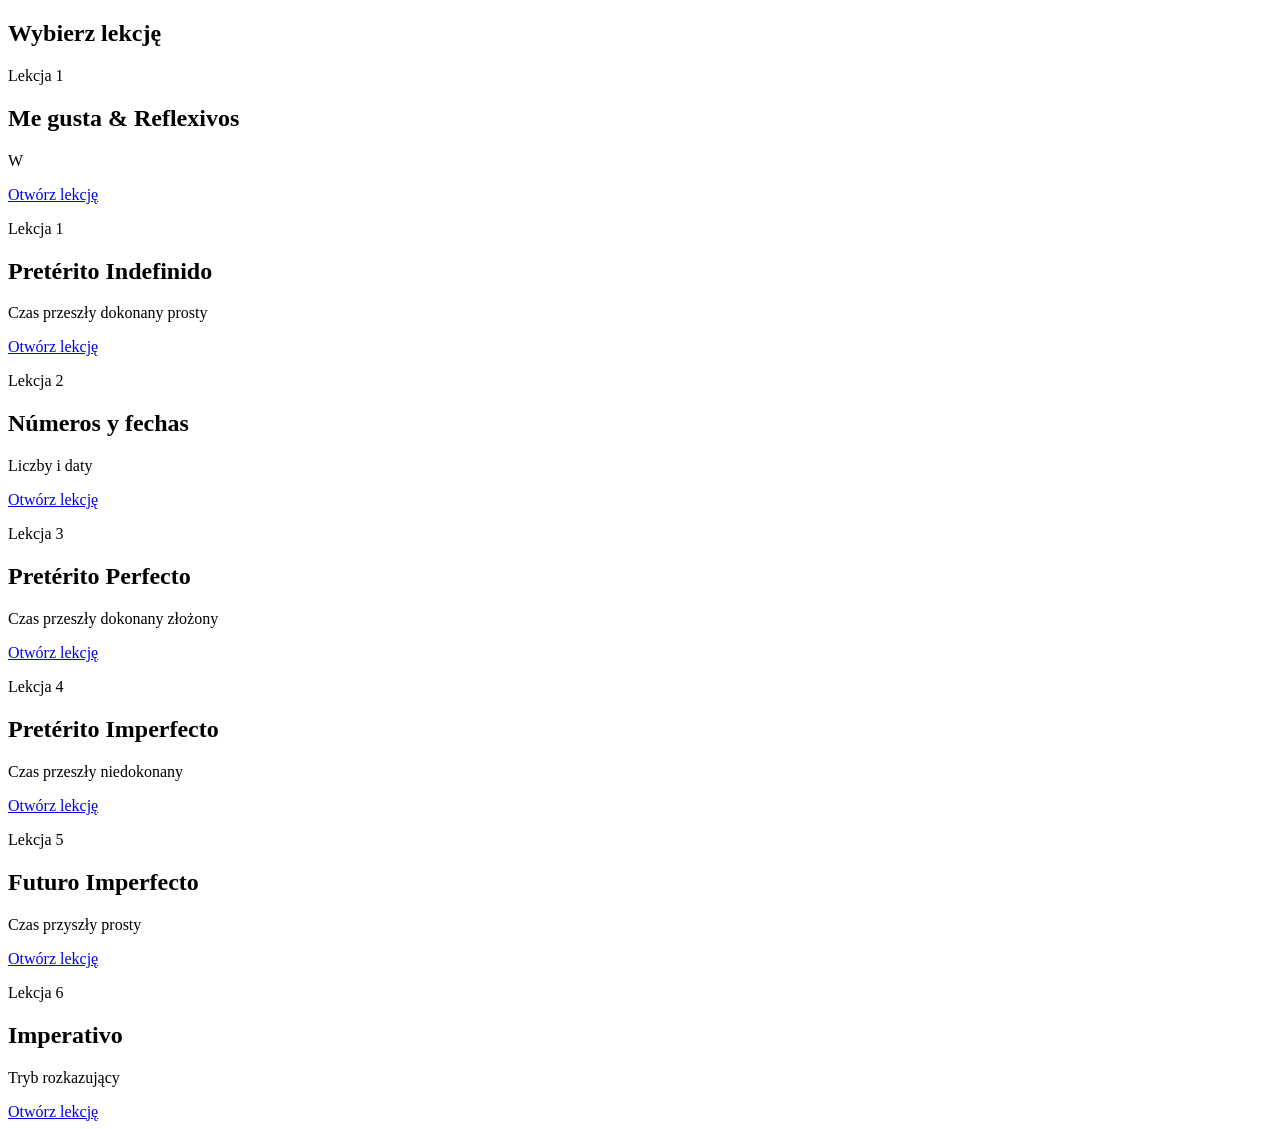
==== commit 76be210e: "feat: add Gustar & Reflexivos lesson" ====
--- a/index.html
+++ b/index.html
@@ -18,6 +18,13 @@
   </section>
 
   <section class="lesson-grid" aria-label="Dostępne lekcje">
+    <article class="lesson-card">
+      <p class="lesson-tag">Lekcja 1</p>
+      <h2>Me gusta & Reflexivos</h2>
+      <p>W</p>
+      <a class="lesson-link" href="lessons/gustar-reflexivos.html">Otwórz lekcję</a>
+    </article>
+    
     <article class="lesson-card">
       <p class="lesson-tag">Lekcja 1</p>
       <h2>Pretérito Indefinido</h2>
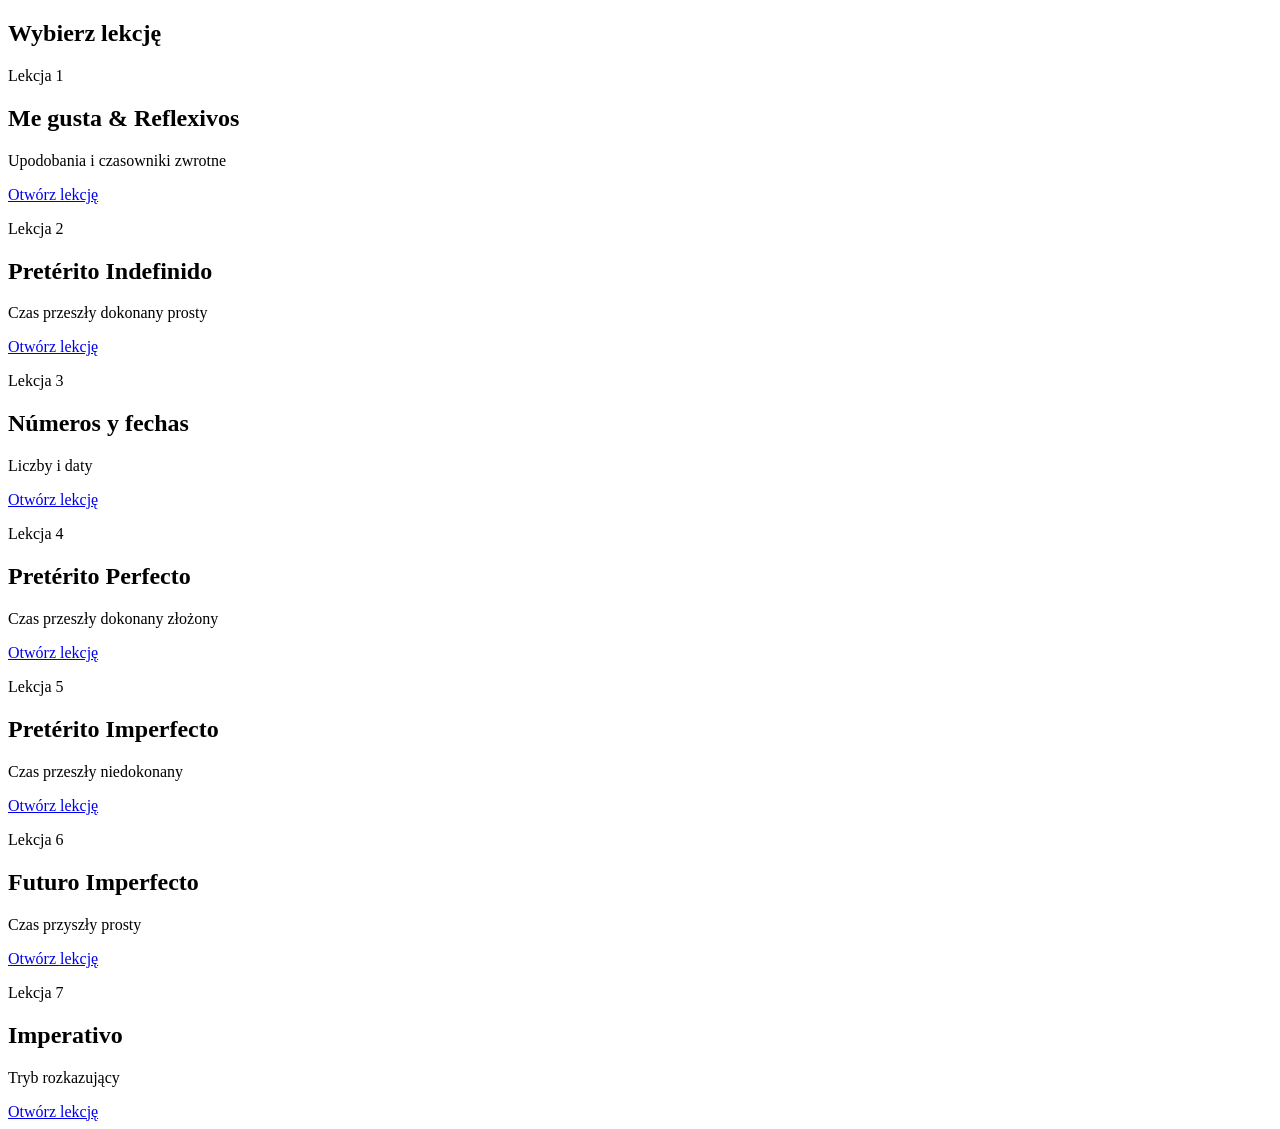
==== commit 28297ced: "fix: correct index.html structure/numbering, update README, shrink lesson cards - index.html: remove" ====
--- a/index.html
+++ b/index.html
@@ -20,48 +20,48 @@
   <section class="lesson-grid" aria-label="Dostępne lekcje">
     <article class="lesson-card">
       <p class="lesson-tag">Lekcja 1</p>
-      <h2>Me gusta & Reflexivos</h2>
-      <p>W</p>
+      <h2>Me gusta &amp; Reflexivos</h2>
+      <p>Upodobania i czasowniki zwrotne</p>
       <a class="lesson-link" href="lessons/gustar-reflexivos.html">Otwórz lekcję</a>
     </article>
     
     <article class="lesson-card">
-      <p class="lesson-tag">Lekcja 1</p>
+      <p class="lesson-tag">Lekcja 2</p>
       <h2>Pretérito Indefinido</h2>
       <p>Czas przeszły dokonany prosty</p>
       <a class="lesson-link" href="lessons/3-preterito-indefinido.html">Otwórz lekcję</a>
     </article>
 
     <article class="lesson-card">
-      <p class="lesson-tag">Lekcja 2</p>
+      <p class="lesson-tag">Lekcja 3</p>
       <h2>Números y fechas</h2>
       <p>Liczby i daty</p>
       <a class="lesson-link" href="lessons/numeros.html">Otwórz lekcję</a>
     </article>
 
     <article class="lesson-card">
-      <p class="lesson-tag">Lekcja 3</p>
+      <p class="lesson-tag">Lekcja 4</p>
       <h2>Pretérito Perfecto</h2>
       <p>Czas przeszły dokonany złożony</p>
       <a class="lesson-link" href="lessons/2-preterito-perfecto.html">Otwórz lekcję</a>
     </article>
 
     <article class="lesson-card">
-      <p class="lesson-tag">Lekcja 4</p>
+      <p class="lesson-tag">Lekcja 5</p>
       <h2>Pretérito Imperfecto</h2>
       <p>Czas przeszły niedokonany</p>
       <a class="lesson-link" href="lessons/4-preterito-imperfecto.html">Otwórz lekcję</a>
     </article>
 
     <article class="lesson-card">
-      <p class="lesson-tag">Lekcja 5</p>
+      <p class="lesson-tag">Lekcja 6</p>
       <h2>Futuro Imperfecto</h2>
       <p>Czas przyszły prosty</p>
       <a class="lesson-link" href="lessons/5-futuro-imperfecto.html">Otwórz lekcję</a>
     </article>
 
     <article class="lesson-card">
-      <p class="lesson-tag">Lekcja 6</p>
+      <p class="lesson-tag">Lekcja 7</p>
       <h2>Imperativo</h2>
       <p>Tryb rozkazujący</p>
       <a class="lesson-link" href="lessons/1-imperativo.html">Otwórz lekcję</a>
@@ -74,7 +74,6 @@
       <p>To miejsce jest gotowe na nowe tematy, które dodasz później.</p>
       <span class="lesson-link lesson-link-disabled">Niedostępna</span>
     </article> -->
-  </section>
 </main>
 
 </body>
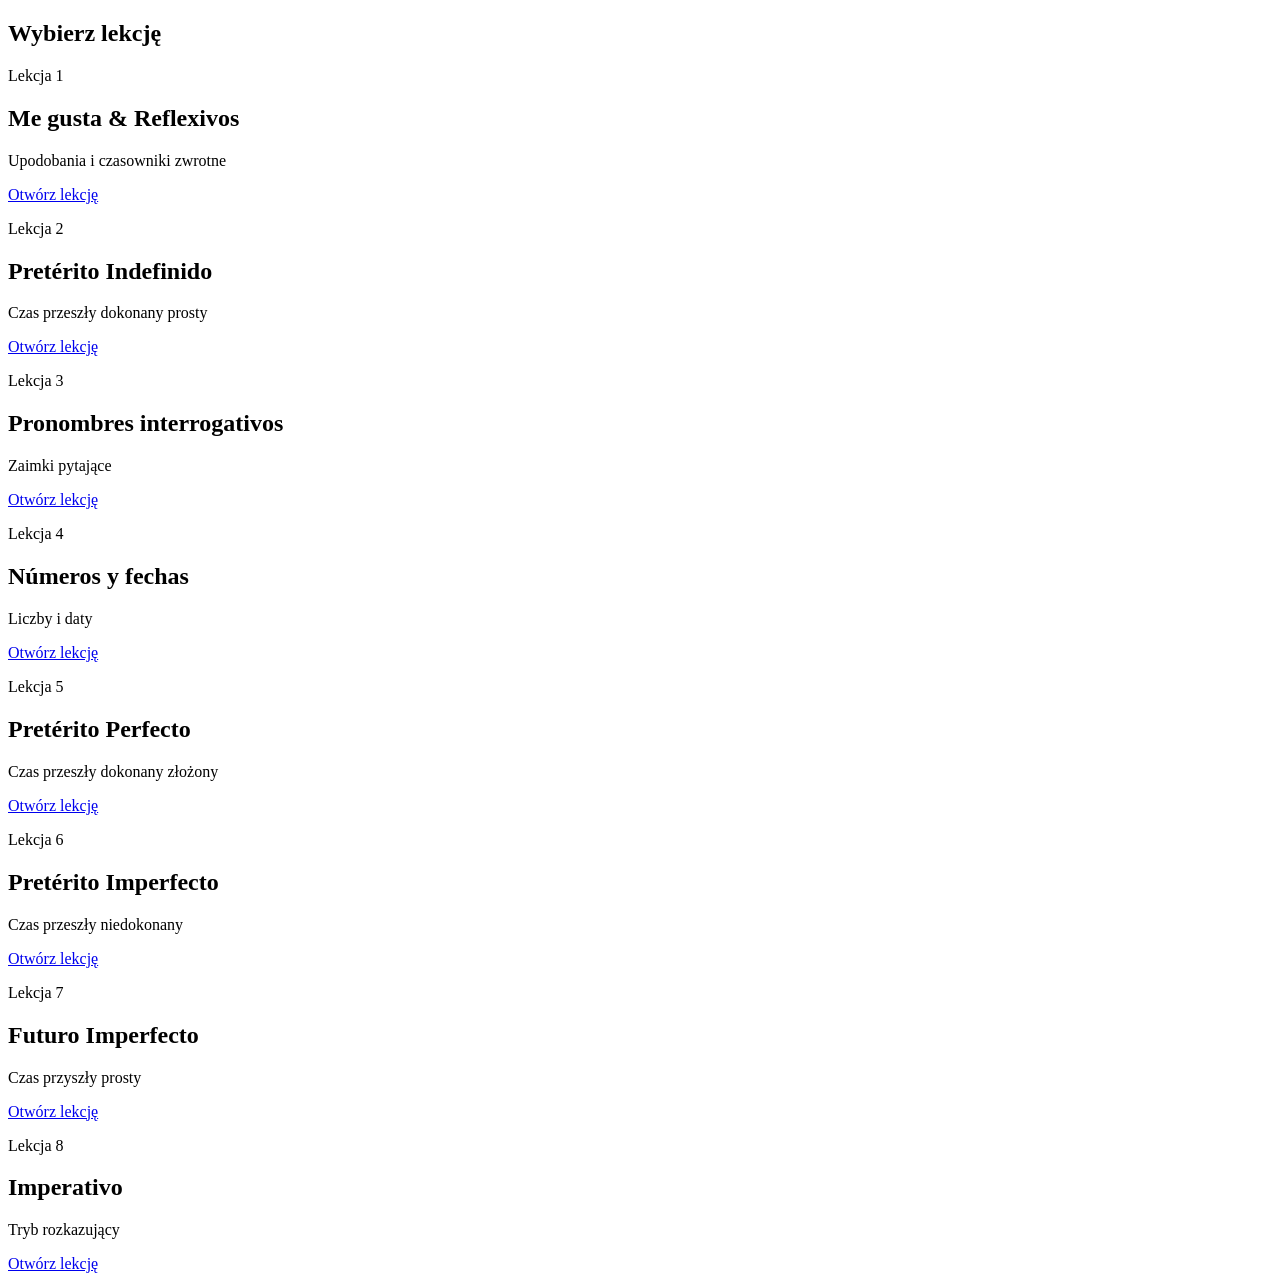
==== commit c21fd2d1: "feat: add Pronombres Interrogativos lesson" ====
--- a/index.html
+++ b/index.html
@@ -24,7 +24,7 @@
       <p>Upodobania i czasowniki zwrotne</p>
       <a class="lesson-link" href="lessons/gustar-reflexivos.html">Otwórz lekcję</a>
     </article>
-    
+
     <article class="lesson-card">
       <p class="lesson-tag">Lekcja 2</p>
       <h2>Pretérito Indefinido</h2>
@@ -34,34 +34,41 @@
 
     <article class="lesson-card">
       <p class="lesson-tag">Lekcja 3</p>
+      <h2>Pronombres interrogativos</h2>
+      <p>Zaimki pytające</p>
+      <a class="lesson-link" href="lessons/pronombres-interrogativos.html">Otwórz lekcję</a>
+    </article>
+
+    <article class="lesson-card">
+      <p class="lesson-tag">Lekcja 4</p>
       <h2>Números y fechas</h2>
       <p>Liczby i daty</p>
       <a class="lesson-link" href="lessons/numeros.html">Otwórz lekcję</a>
     </article>
 
     <article class="lesson-card">
-      <p class="lesson-tag">Lekcja 4</p>
+      <p class="lesson-tag">Lekcja 5</p>
       <h2>Pretérito Perfecto</h2>
       <p>Czas przeszły dokonany złożony</p>
       <a class="lesson-link" href="lessons/2-preterito-perfecto.html">Otwórz lekcję</a>
     </article>
 
     <article class="lesson-card">
-      <p class="lesson-tag">Lekcja 5</p>
+      <p class="lesson-tag">Lekcja 6</p>
       <h2>Pretérito Imperfecto</h2>
       <p>Czas przeszły niedokonany</p>
       <a class="lesson-link" href="lessons/4-preterito-imperfecto.html">Otwórz lekcję</a>
     </article>
 
     <article class="lesson-card">
-      <p class="lesson-tag">Lekcja 6</p>
+      <p class="lesson-tag">Lekcja 7</p>
       <h2>Futuro Imperfecto</h2>
       <p>Czas przyszły prosty</p>
       <a class="lesson-link" href="lessons/5-futuro-imperfecto.html">Otwórz lekcję</a>
     </article>
 
     <article class="lesson-card">
-      <p class="lesson-tag">Lekcja 7</p>
+      <p class="lesson-tag">Lekcja 8</p>
       <h2>Imperativo</h2>
       <p>Tryb rozkazujący</p>
       <a class="lesson-link" href="lessons/1-imperativo.html">Otwórz lekcję</a>
